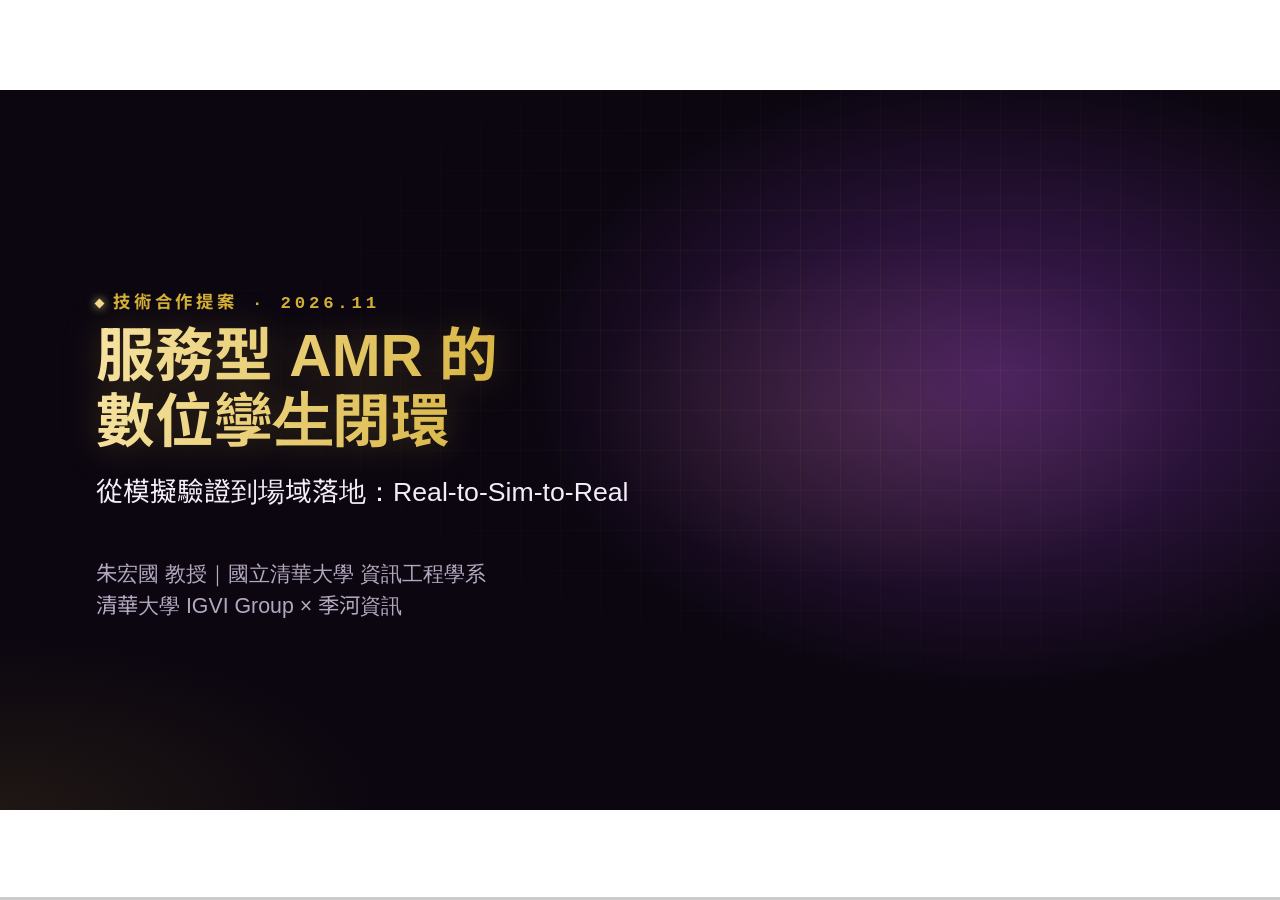
==== jinher-amr-pitch-z4xzrqwdv5/index.html @ 7e86c5c0 "Move deck to an unguessable folder name; drop deck list from README Co-Authored-By: Claude Opus 5.5 " ====
<!doctype html>
<html lang="zh-Hant">
<head>
<meta name="robots" content="noindex, nofollow">
<meta charset="utf-8">
<meta name="viewport" content="width=device-width, initial-scale=1">
<title>服務型 AMR 的數位孿生閉環</title>
<link rel="icon" href="data:,">
<link rel="stylesheet" href="vendor/reveal/reset.css">
<link rel="stylesheet" href="vendor/reveal/reveal.css">
<link rel="stylesheet" href="fonts/fonts.css">

<link rel="stylesheet" href="theme/igvi-lux.css">

</head>
<body>
<div class="reveal"><div class="slides"></div></div>
<script>window.DECK_CONFIG = {"title":"服務型 AMR 的數位孿生閉環","footer":"服務型 AMR 數位孿生  ·  清華大學 IGVI Group × 季河資訊","transition":"fade","lang":"zh-Hant","preview":false,"sectionClass":""};</script>
<script src="vendor/reveal/reveal.js"></script>
<script src="vendor/reveal/plugin/notes.js"></script>
<script src="vendor/gsap/gsap.min.js"></script>
<script src="vendor/gsap/DrawSVGPlugin.min.js"></script>
<script src="runtime/deck-runtime.js"></script>
<script src="runtime/icons.js"></script>
<script src="runtime/code.js"></script>

<script src="slides/01-title.js"></script>
<script src="slides/02-team.js"></script>
<script src="slides/03-two-loops.js"></script>
<script src="slides/04-hidden-costs.js"></script>
<script src="slides/05-loop.js"></script>
<script src="slides/06-site-twin.js"></script>
<script src="slides/07-robot-twin.js"></script>
<script src="slides/08-test-suite.js"></script>
<script src="slides/09-agent-loop.js"></script>
<script src="slides/10-scenarios.js"></script>
<script src="slides/11-calibration.js"></script>
<script src="slides/12-cases.js"></script>
<script src="slides/13-hospital.js"></script>
<script src="slides/14-fan.js"></script>
<script src="slides/15-indoor.js"></script>
<script src="slides/16-strengths.js"></script>
<script src="slides/17-directions.js"></script>
<script src="slides/18-plan.js"></script>
<script src="slides/19-next.js"></script>
<script src="slides/20-backup.js"></script>
<script>Deck.start();</script>
</body>
</html>
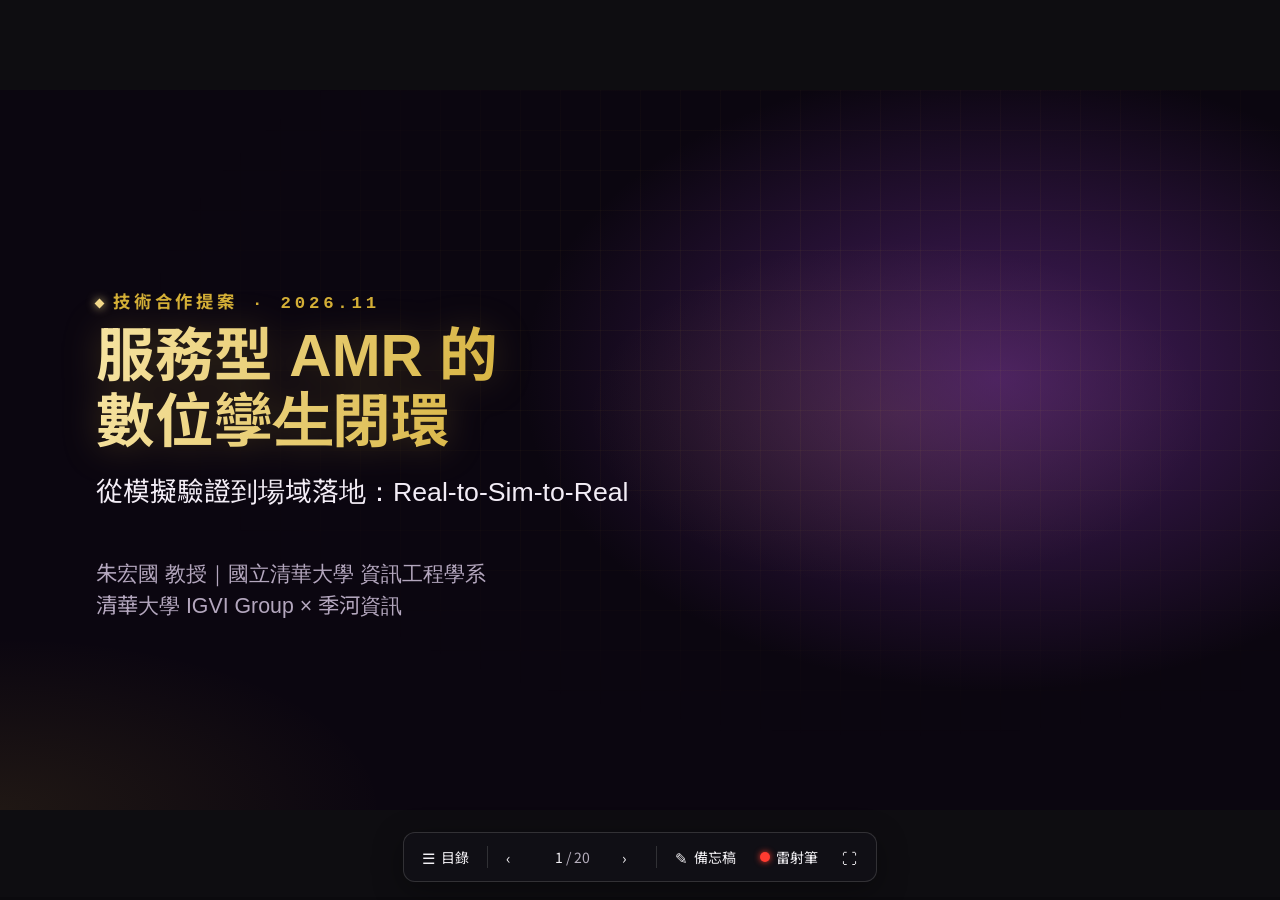
==== commit b29f5174: "Rebuild deck with presenter tools (contents, notes view, laser pointer) Co-Authored-By: Claude Opus " ====
--- a/jinher-amr-pitch-z4xzrqwdv5/index.html
+++ b/jinher-amr-pitch-z4xzrqwdv5/index.html
@@ -11,6 +11,7 @@
 <link rel="stylesheet" href="fonts/fonts.css">
 
 <link rel="stylesheet" href="theme/igvi-lux.css">
+<link rel="stylesheet" href="runtime/deck-ui.css">
 
 </head>
 <body>
@@ -21,6 +22,7 @@
 <script src="vendor/gsap/gsap.min.js"></script>
 <script src="vendor/gsap/DrawSVGPlugin.min.js"></script>
 <script src="runtime/deck-runtime.js"></script>
+<script src="runtime/deck-ui.js"></script>
 <script src="runtime/icons.js"></script>
 <script src="runtime/code.js"></script>
 
--- a/jinher-amr-pitch-z4xzrqwdv5/runtime/deck-ui.css
+++ b/jinher-amr-pitch-z4xzrqwdv5/runtime/deck-ui.css
@@ -0,0 +1,73 @@
+/* deck-ui.css — presenter tools (toolbar, 目錄, 備忘稿, 雷射筆). Theme-neutral: a dark glass UI that
+ * reads on every slide theme. Not part of the slide canvas; never present while exporting. */
+.deck-ui {
+  --dui-bg: rgba(18, 16, 22, .88); --dui-fg: #F3F1F5; --dui-muted: #B5AEBD; --dui-line: rgba(255, 255, 255, .14);
+  --dui-hi: #F2C14E; --dui-hover: rgba(255, 255, 255, .1);
+  font-family: -apple-system, "Segoe UI", "Noto Sans TC", "Microsoft JhengHei", Arial, sans-serif;
+  color: var(--dui-fg);
+}
+.deck-ui [hidden] { display: none !important; }
+
+/* ---- toolbar: bottom centre, fades in on mouse move */
+.dui-bar { position: fixed; left: 50%; bottom: 18px; transform: translate(-50%, 12px); z-index: 60; display: flex; align-items: center; gap: 4px;
+  padding: 6px 8px; border-radius: 12px; background: var(--dui-bg); border: 1px solid var(--dui-line); box-shadow: 0 8px 30px rgba(0, 0, 0, .35);
+  opacity: 0; pointer-events: none; transition: opacity .25s, transform .25s; }
+.deck-ui.dui-show .dui-bar, .dui-bar:hover, .dui-bar:focus-within { opacity: 1; transform: translate(-50%, 0); pointer-events: auto; }
+.dui-btn { display: inline-flex; align-items: center; gap: 6px; min-width: 36px; height: 36px; padding: 0 10px; border: 0; border-radius: 8px;
+  background: transparent; color: var(--dui-fg); font: inherit; font-size: 15px; cursor: pointer; }
+.dui-btn span { font-size: 14px; }
+.dui-btn:hover { background: var(--dui-hover); }
+.dui-btn:focus-visible { outline: 2px solid var(--dui-hi); outline-offset: 1px; }
+.dui-btn[aria-pressed="true"] { background: rgba(242, 193, 78, .18); color: var(--dui-hi); }
+.dui-sep { width: 1px; height: 22px; background: var(--dui-line); margin: 0 4px; }
+.dui-page { min-width: 72px; text-align: center; font-size: 14px; color: var(--dui-muted); font-variant-numeric: tabular-nums; }
+.dui-page b { color: var(--dui-fg); }
+.dui-dot { width: 10px; height: 10px; border-radius: 50%; background: #FF3B30; box-shadow: 0 0 6px #FF3B30; }
+
+/* ---- 目錄 panel */
+.dui-toc { position: fixed; left: 50%; bottom: 70px; transform: translateX(-50%); z-index: 61; width: min(560px, calc(100vw - 32px)); max-height: min(70vh, 640px);
+  display: flex; flex-direction: column; border-radius: 14px; background: var(--dui-bg); border: 1px solid var(--dui-line); box-shadow: 0 16px 50px rgba(0, 0, 0, .45); overflow: hidden; }
+.dui-toc-head { display: flex; gap: 6px; padding: 10px; border-bottom: 1px solid var(--dui-line); }
+.dui-filter { flex: 1; height: 36px; padding: 0 12px; border-radius: 8px; border: 1px solid var(--dui-line); background: rgba(255, 255, 255, .06); color: var(--dui-fg); font: inherit; font-size: 15px; }
+.dui-filter:focus { outline: 2px solid var(--dui-hi); outline-offset: -1px; }
+.dui-list { list-style: none; margin: 0; padding: 6px; overflow-y: auto; }
+.dui-group { padding: 10px 10px 4px; font-size: 12px; letter-spacing: .12em; color: var(--dui-hi); }
+.dui-item { width: 100%; display: grid; grid-template-columns: 34px 1fr auto; gap: 10px; align-items: baseline; padding: 8px 10px; border: 0; border-radius: 8px;
+  background: transparent; color: var(--dui-fg); font: inherit; font-size: 15px; text-align: left; cursor: pointer; }
+.dui-item:hover, .dui-item:focus-visible { background: var(--dui-hover); outline: none; }
+.dui-n { color: var(--dui-muted); font-variant-numeric: tabular-nums; text-align: right; }
+.dui-t { min-width: 0; overflow: hidden; text-overflow: ellipsis; white-space: nowrap; }
+.dui-id { color: var(--dui-muted); font-size: 12px; }
+
+/* reveal paints the page white around the 16:9 canvas; use a neutral dark letterbox instead */
+body.reveal-viewport { background: #0E0D11; }
+
+/* ---- 備忘稿 mode: slide left (reveal re-layouts into 66 vw), notes right */
+body.deck-notes-mode .reveal { width: 66vw !important; height: 100vh; }
+.dui-notes { position: fixed; top: 0; right: 0; bottom: 0; width: 34vw; z-index: 55; display: flex; flex-direction: column; gap: 14px; padding: 18px 20px 80px;
+  background: #121016; border-left: 1px solid var(--dui-line); }
+.dui-notes-top { display: flex; align-items: flex-end; gap: 20px; }
+.dui-timer, .dui-clock { display: flex; flex-direction: column; }
+.dui-timer { cursor: pointer; }
+.dui-timer span, .dui-clock span { font-size: 30px; font-weight: 700; font-variant-numeric: tabular-nums; line-height: 1.1; }
+.dui-timer span { color: var(--dui-hi); }
+.dui-timer.paused span { opacity: .45; }
+.dui-timer small, .dui-clock small, .dui-notes-next small { font-size: 12px; color: var(--dui-muted); }
+.dui-notes-tools { margin-left: auto; display: flex; gap: 2px; }
+.dui-notes-cur { flex: 1; min-height: 0; display: flex; flex-direction: column; gap: 8px; }
+.dui-notes-label { font-size: 13px; color: var(--dui-muted); white-space: nowrap; overflow: hidden; text-overflow: ellipsis; }
+.dui-notes-text { flex: 1; min-height: 0; overflow-y: auto; line-height: 1.6; color: var(--dui-fg); padding-right: 6px; }
+.dui-notes-text em { color: var(--dui-muted); }
+.dui-notes-next { padding-top: 10px; border-top: 1px solid var(--dui-line); }
+.dui-next-title { font-size: 16px; margin-top: 2px; }
+
+/* ---- 雷射筆 */
+body.deck-laser .reveal, body.deck-laser .reveal * { cursor: none !important; }
+.dui-laser, .dui-trail { position: fixed; left: 0; top: 0; z-index: 70; pointer-events: none; border-radius: 50%; }
+.dui-laser { width: 14px; height: 14px; margin: -7px 0 0 -7px; background: #FF3B30; transition: opacity .15s;
+  box-shadow: 0 0 6px 2px rgba(255, 59, 48, .9), 0 0 18px 6px rgba(255, 59, 48, .45); }
+.dui-trail { width: 8px; height: 8px; margin: -4px 0 0 -4px; background: rgba(255, 59, 48, .55); animation: dui-fade .26s linear forwards; }
+@keyframes dui-fade { to { opacity: 0; width: 2px; height: 2px; margin: -1px 0 0 -1px; } }
+
+@media (prefers-reduced-motion: reduce) { .dui-bar { transition: none; } .dui-trail { display: none; } }
+@media print { .deck-ui { display: none !important; } }
